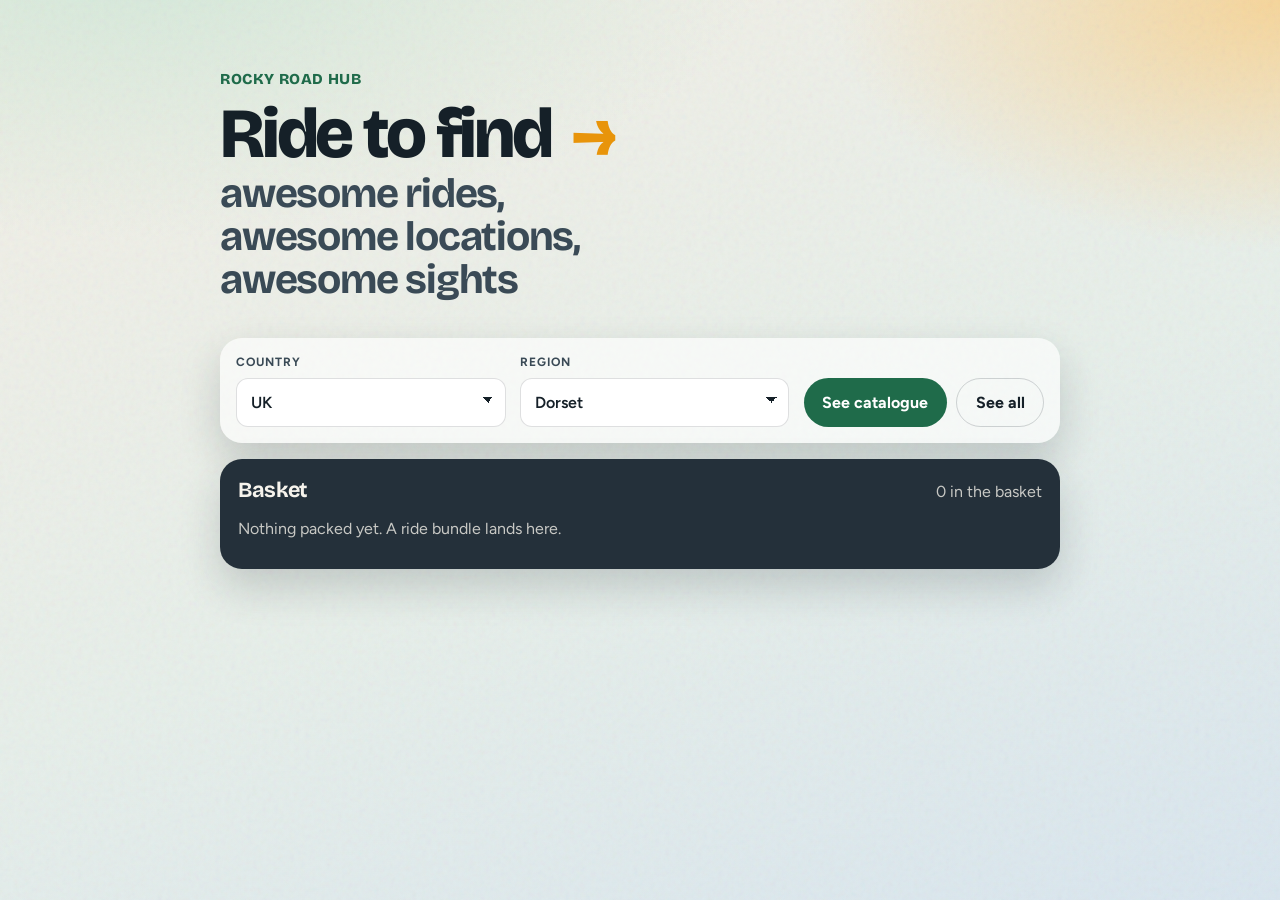
==== index.html @ 8dcab811 "Initial push" ====
<!DOCTYPE html>
<html lang="en">
  <head>
    <meta charset="utf-8" />
    <meta name="viewport" content="width=device-width, initial-scale=1" />
    <title>Rocky Road Hub</title>
    <link rel="preconnect" href="https://fonts.googleapis.com" />
    <link rel="preconnect" href="https://fonts.gstatic.com" crossorigin />
    <link
      href="https://fonts.googleapis.com/css2?family=Bricolage+Grotesque:opsz,wght@12..96,500;12..96,700;12..96,800&family=Figtree:wght@400;500;600;700&display=swap"
      rel="stylesheet"
    />
    <link rel="stylesheet" href="css/styles.css" />
    <link rel="stylesheet" href="css/front.css" />
  </head>
  <body class="page-front">
    <div class="grain" aria-hidden="true"></div>

    <main class="front">
      <p class="brand">Rocky Road Hub</p>
      <h1 class="tagline">
        Ride to find
        <span class="tagline-arrow" aria-hidden="true">→</span>
        <span class="tagline-rest">awesome rides, awesome locations, awesome sights</span>
      </h1>

      <form class="finder" id="finder">
        <label class="finder-field">
          <span class="picker-label">Country</span>
          <select id="country" name="country"></select>
        </label>
        <label class="finder-field">
          <span class="picker-label">Region</span>
          <select id="region" name="region"></select>
        </label>
        <div class="finder-actions">
          <button type="button" class="btn-primary" id="see-catalogue">See catalogue</button>
          <button type="button" class="btn-ghost" id="see-all">See all</button>
        </div>
      </form>

      <aside class="basket" id="basket" aria-labelledby="basket-heading">
        <header class="basket-head">
          <h2 id="basket-heading">Basket</h2>
          <p class="basket-count"><span id="basket-count">0</span> in the basket</p>
        </header>
        <p class="basket-empty" id="basket-empty">Nothing packed yet. A ride bundle lands here.</p>
        <ul class="basket-items" id="basket-items" hidden></ul>
        <p class="basket-note" id="basket-note" hidden>
          The hotel link is the real Booking.com page for The Mayfair. Affiliate tracking is not switched on yet.
        </p>
      </aside>

      <section class="catalogue" id="catalogue-results" hidden aria-live="polite">
        <header class="catalogue-head">
          <h2 id="catalogue-title">Catalogue</h2>
          <p id="catalogue-note"></p>
        </header>
        <ul class="ride-list" id="ride-list"></ul>
      </section>
    </main>

    <script src="js/front.js" type="module"></script>
  </body>
</html>
---- css/styles.css ----
:root {
  --ink: #152028;
  --ink-soft: #3a4a56;
  --paper: #f3efe6;
  --paper-2: #e7efea;
  --moss: #1f6b4a;
  --moss-bright: #2f9e6b;
  --amber: #e8940a;
  --amber-hot: #ffb020;
  --asphalt: #24303a;
  --ribbon: #e85d04;
  --sky: #7eb8d4;
  --dull: #8a9096;
  --hotel: #3d5a80;
  --food: #c1121f;
  --sight: #0077b6;
  --twisty: #e85d04;
  --start: #1f6b4a;
  --shadow: 0 18px 40px rgba(21, 32, 40, 0.18);
  --radius: 18px;
  --font-display: "Bricolage Grotesque", system-ui, sans-serif;
  --font-body: "Figtree", system-ui, sans-serif;
}

*,
*::before,
*::after {
  box-sizing: border-box;
}

html,
body {
  margin: 0;
  min-height: 100%;
}

body {
  font-family: var(--font-body);
  color: var(--ink);
  background:
    radial-gradient(1200px 600px at 10% -10%, #cfe8d8 0%, transparent 55%),
    radial-gradient(900px 500px at 100% 0%, #f6d59a 0%, transparent 50%),
    linear-gradient(160deg, var(--paper) 0%, var(--paper-2) 55%, #d9e6ef 100%);
  line-height: 1.45;
}

.grain {
  pointer-events: none;
  position: fixed;
  inset: 0;
  opacity: 0.07;
  background-image: url("data:image/svg+xml,%3Csvg viewBox='0 0 200 200' xmlns='http://www.w3.org/2000/svg'%3E%3Cfilter id='n'%3E%3CfeTurbulence type='fractalNoise' baseFrequency='0.85' numOctaves='3' stitchTiles='stitch'/%3E%3C/filter%3E%3Crect width='100%25' height='100%25' filter='url(%23n)'/%3E%3C/svg%3E");
  z-index: 0;
}

.top,
.tabs,
.stage,
.foot {
  position: relative;
  z-index: 1;
}

.top {
  display: grid;
  gap: 1.25rem;
  padding: 1.5rem clamp(1rem, 3vw, 2.5rem) 0.75rem;
  max-width: 1280px;
  margin: 0 auto;
}

@media (min-width: 900px) {
  .top {
    grid-template-columns: 1.3fr 1fr;
    align-items: end;
  }
}

.brand {
  margin: 0;
  font-family: var(--font-display);
  font-weight: 800;
  font-size: clamp(1.7rem, 4vw, 2.6rem);
  letter-spacing: -0.03em;
  line-height: 1;
  color: var(--moss);
}

.top h1 {
  margin: 0.25rem 0 0.4rem;
  font-family: var(--font-display);
  font-size: clamp(1.15rem, 2.4vw, 1.55rem);
  font-weight: 700;
  letter-spacing: -0.02em;
}

.lede {
  margin: 0;
  max-width: 36rem;
  color: var(--ink-soft);
  font-size: 0.98rem;
}

.route-controls {
  display: grid;
  gap: 1rem;
}

.route-picker {
  display: grid;
  gap: 0.45rem;
}

.picker-label {
  font-size: 0.75rem;
  font-weight: 700;
  letter-spacing: 0.08em;
  text-transform: uppercase;
  color: var(--ink-soft);
}

.add-journey {
  display: grid;
  gap: 0.45rem;
  align-content: start;
}

.add-journey-btn {
  display: inline-flex;
  align-items: center;
  justify-content: center;
  width: fit-content;
  padding: 0.55rem 1rem;
  border-radius: 999px;
  border: 2px solid var(--moss);
  background: rgba(31, 107, 74, 0.1);
  color: var(--moss);
  font: inherit;
  font-weight: 700;
  cursor: pointer;
  transition: background 0.15s ease, transform 0.15s ease;
}

.add-journey-btn:hover {
  background: rgba(31, 107, 74, 0.18);
  transform: translateY(-1px);
}

.add-journey-btn input[type="file"] {
  position: absolute;
  width: 1px;
  height: 1px;
  padding: 0;
  margin: -1px;
  overflow: hidden;
  clip: rect(0, 0, 0, 0);
  white-space: nowrap;
  border: 0;
}

.add-journey-status {
  margin: 0;
  min-height: 1.2em;
  font-size: 0.85rem;
  color: var(--ink-soft);
}

.add-journey-status.is-error {
  color: var(--food);
}

.route-buttons {
  display: flex;
  flex-wrap: wrap;
  gap: 0.5rem;
}

.route-btn {
  appearance: none;
  border: 2px solid transparent;
  background: rgba(255, 255, 255, 0.72);
  color: var(--ink);
  font: inherit;
  font-weight: 600;
  padding: 0.55rem 0.85rem;
  border-radius: 999px;
  cursor: pointer;
  transition: transform 0.15s ease, border-color 0.15s ease, background 0.15s ease;
}

.route-btn:hover {
  transform: translateY(-1px);
  border-color: rgba(31, 107, 74, 0.35);
}

.route-btn.is-active {
  background: var(--asphalt);
  color: #fff;
  border-color: var(--asphalt);
}

.route-btn small {
  display: block;
  font-weight: 500;
  opacity: 0.75;
  font-size: 0.72rem;
}

.tabs {
  display: flex;
  gap: 0.35rem;
  overflow-x: auto;
  padding: 0.75rem clamp(1rem, 3vw, 2.5rem) 0;
  max-width: 1280px;
  margin: 0 auto;
  scrollbar-width: thin;
}

.tab {
  appearance: none;
  border: 0;
  background: transparent;
  color: var(--ink-soft);
  font: inherit;
  font-weight: 700;
  padding: 0.7rem 1rem;
  border-radius: 14px 14px 0 0;
  cursor: pointer;
  white-space: nowrap;
  border-bottom: 3px solid transparent;
}

.tab:hover {
  color: var(--ink);
  background: rgba(255, 255, 255, 0.45);
}

.tab.is-active {
  color: var(--ink);
  background: rgba(255, 255, 255, 0.85);
  border-bottom-color: var(--amber);
}

.stage {
  max-width: 1280px;
  margin: 0 auto;
  padding: 0 clamp(1rem, 3vw, 2.5rem) 1.5rem;
}

.panel {
  display: none;
  grid-template-columns: 1fr;
  gap: 0.85rem;
  background: rgba(255, 255, 255, 0.78);
  border-radius: var(--radius);
  padding: 0.75rem;
  box-shadow: var(--shadow);
  min-height: min(72vh, 720px);
}

.panel.is-active {
  display: grid;
}

@media (min-width: 960px) {
  .panel.is-active {
    grid-template-columns: minmax(0, 1fr) 280px;
  }
}

.map-pane {
  height: min(58vh, 560px);
  border-radius: 14px;
  overflow: hidden;
  background: #cfd8de;
}

.map-pane--half {
  height: min(38vh, 360px);
}

.map-pane--fly {
  height: min(52vh, 520px);
}

.elev-stack,
.fly-stack,
.cartoon-wrap {
  display: grid;
  gap: 0.65rem;
  min-width: 0;
}

.elev-chart-wrap {
  background: linear-gradient(180deg, #24303a, #1a2229);
  border-radius: 14px;
  padding: 0.65rem 0.75rem 0.5rem;
  color: #e8eef2;
}

#elev-canvas {
  width: 100%;
  height: 150px;
  display: block;
  cursor: crosshair;
}

.elev-readout {
  margin: 0.35rem 0 0;
  font-size: 0.85rem;
  opacity: 0.85;
}

.panel--cartoon.is-active {
  grid-template-columns: 1fr;
}

@media (min-width: 960px) {
  .panel--cartoon.is-active {
    grid-template-columns: minmax(0, 1fr) minmax(300px, 340px);
  }
}

.cartoon-main {
  display: grid;
  gap: 0.65rem;
  min-width: 0;
  grid-template-rows: auto auto auto;
}

.cartoon-wrap {
  background:
    radial-gradient(circle at 20% 20%, #ffe8a3 0%, transparent 40%),
    radial-gradient(circle at 80% 10%, #9ad0ea 0%, transparent 35%),
    linear-gradient(160deg, #fff8e7, #e8f5ef);
  border-radius: 14px;
  overflow: hidden;
  min-height: 0;
}

.cartoon-svg {
  width: 100%;
  height: min(48vh, 460px);
  display: block;
}

.road-list-panel {
  background: rgba(255, 255, 255, 0.9);
  border-radius: 14px;
  padding: 0.75rem 0.85rem;
  border: 1px solid rgba(21, 32, 40, 0.08);
}

.road-list-title {
  margin: 0 0 0.2rem;
  font-family: var(--font-display);
  font-size: 1.05rem;
}

.road-list {
  list-style: none;
  margin: 0.55rem 0 0;
  padding: 0;
  display: grid;
  gap: 0.4rem;
}

@media (min-width: 700px) {
  .road-list {
    grid-template-columns: 1fr 1fr;
  }
}

.road-list-item {
  display: grid;
  grid-template-columns: 40px 1fr auto;
  gap: 0.55rem;
  align-items: center;
  width: 100%;
  text-align: left;
  border: 2px solid transparent;
  background: rgba(243, 239, 230, 0.85);
  border-radius: 12px;
  padding: 0.5rem 0.6rem;
  cursor: pointer;
  font: inherit;
  color: inherit;
  transition: border-color 0.15s ease, transform 0.15s ease, background 0.15s ease;
}

.road-list-item:hover {
  transform: translateY(-1px);
  border-color: rgba(232, 148, 10, 0.45);
}

.road-list-item.is-active {
  border-color: var(--amber);
  background: #fff;
  box-shadow: 0 4px 14px rgba(21, 32, 40, 0.1);
}

.road-list-icon {
  width: 40px;
  height: 40px;
  border-radius: 10px;
  display: grid;
  place-items: center;
  background: transparent;
  padding: 0;
  overflow: hidden;
}

.road-list-icon .rr-icon {
  display: block;
  width: 40px;
  height: 40px;
}

.icon-bubble--svg {
  background: transparent !important;
  box-shadow: none;
  padding: 0;
  width: 34px;
  height: 34px;
}

.icon-bubble--svg .rr-icon {
  display: block;
  width: 28px;
  height: 28px;
}

.rr-marker-inner--svg {
  background: #fff !important;
  padding: 2px;
}

.rr-marker-inner--svg .rr-icon {
  display: block;
  width: 28px;
  height: 28px;
}

.story-kicker--with-icon {
  display: flex;
  align-items: center;
  gap: 0.45rem;
}

.story-kicker--with-icon .rr-icon {
  flex-shrink: 0;
}

.road-list-item strong {
  display: block;
  font-size: 0.92rem;
}

.road-list-item .road-meta {
  display: block;
  font-size: 0.78rem;
  color: var(--ink-soft);
}

.road-list-km {
  font-weight: 800;
  font-variant-numeric: tabular-nums;
  font-size: 0.9rem;
  color: var(--asphalt);
  white-space: nowrap;
}

.road-swatch {
  display: inline-block;
  width: 0.55rem;
  height: 0.55rem;
  border-radius: 2px;
  margin-right: 0.25rem;
  vertical-align: middle;
  box-shadow: inset 0 0 0 1px rgba(0, 0, 0, 0.2);
}

.cartoon-hint {
  margin: 0;
  padding: 0.35rem 0.15rem 0;
  font-size: 0.82rem;
  color: var(--ink-soft);
}

.side--story {
  background: linear-gradient(180deg, #fffdf8 0%, #f3efe6 100%);
}

.story-empty h2,
.story-detail h2 {
  margin: 0 0 0.25rem;
  font-family: var(--font-display);
  font-size: 1.15rem;
}

.story-kicker {
  margin: 0 0 0.65rem;
  font-size: 0.78rem;
  font-weight: 700;
  letter-spacing: 0.06em;
  text-transform: uppercase;
  color: var(--moss);
}

.story-body {
  margin: 0 0 1rem;
  font-size: 0.95rem;
  color: var(--ink);
}

.story-section-title {
  margin: 0 0 0.4rem;
  font-size: 0.72rem;
  font-weight: 700;
  letter-spacing: 0.08em;
  text-transform: uppercase;
  color: var(--ink-soft);
}

.road-stats {
  list-style: none;
  margin: 0 0 1rem;
  padding: 0;
  display: grid;
  grid-template-columns: repeat(2, minmax(0, 1fr));
  gap: 0.4rem;
}

.road-stats li {
  background: rgba(255, 255, 255, 0.85);
  border: 1px solid rgba(21, 32, 40, 0.08);
  border-radius: 10px;
  padding: 0.4rem 0.55rem;
  font-size: 0.82rem;
  font-weight: 600;
  font-variant-numeric: tabular-nums;
  text-align: center;
}

.story-sub {
  margin: 0 0 0.5rem;
  font-size: 0.82rem;
  font-weight: 600;
  color: var(--ink-soft);
}

.road-stop-list {
  list-style: none;
  margin: 0 0 1rem;
  padding: 0;
  display: grid;
  gap: 0.4rem;
}

.road-stop-btn {
  width: 100%;
  display: grid;
  grid-template-columns: auto 1fr;
  gap: 0.5rem;
  align-items: center;
  padding: 0.5rem 0.6rem;
  border-radius: 12px;
  background: rgba(255, 255, 255, 0.85);
  border: 1px solid rgba(21, 32, 40, 0.08);
  font: inherit;
  text-align: left;
  cursor: pointer;
  transition: border-color 0.15s ease, transform 0.15s ease;
}

.road-stop-btn:hover {
  transform: translateY(-1px);
  border-color: rgba(232, 148, 10, 0.45);
}

.road-stop-btn strong {
  display: block;
  font-size: 0.9rem;
}

.road-stop-btn span span {
  display: block;
  font-size: 0.78rem;
  color: var(--ink-soft);
}

.road-stop-empty {
  font-size: 0.82rem;
  color: var(--ink-soft);
  padding: 0.4rem 0;
}

.road-chips {
  display: flex;
  flex-wrap: wrap;
  gap: 0.35rem;
  margin: 0 0 1rem;
  padding: 0;
  list-style: none;
}

.road-chip {
  display: inline-flex;
  align-items: center;
  gap: 0.3rem;
  padding: 0.35rem 0.6rem;
  border-radius: 999px;
  background: var(--asphalt);
  color: #fff;
  font-size: 0.8rem;
  font-weight: 700;
  font-variant-numeric: tabular-nums;
}

.road-chip::before {
  content: none;
}

.road-chip--icon {
  padding-left: 0.35rem;
}

.road-chip--icon .rr-icon {
  width: 22px;
  height: 22px;
  flex-shrink: 0;
}

.turn-list {
  list-style: none;
  margin: 0 0 1rem;
  padding: 0;
  display: grid;
  gap: 0.5rem;
}

.turn-item {
  display: grid;
  grid-template-columns: 40px 1fr;
  gap: 0.55rem;
  align-items: start;
  padding: 0.55rem 0.6rem;
  border-radius: 12px;
  background: rgba(255, 255, 255, 0.85);
  border: 1px solid rgba(21, 32, 40, 0.08);
}

.turn-dir {
  width: 40px;
  height: 40px;
  border-radius: 10px;
  display: grid;
  place-items: center;
  background: #ffe8a3;
  font-size: 1.15rem;
  font-weight: 800;
}

.turn-item strong {
  display: block;
  font-size: 0.9rem;
}

.turn-item span {
  display: block;
  font-size: 0.8rem;
  color: var(--ink-soft);
}

.story-back {
  appearance: none;
  border: 0;
  background: transparent;
  color: var(--moss);
  font: inherit;
  font-weight: 700;
  font-size: 0.85rem;
  padding: 0;
  margin: 0 0 0.75rem;
  cursor: pointer;
  text-decoration: underline;
  text-underline-offset: 3px;
}

.side {
  background: rgba(243, 239, 230, 0.9);
  border-radius: 14px;
  padding: 0.9rem 0.95rem;
  overflow: auto;
  max-height: min(72vh, 720px);
}

.side h2 {
  margin: 0 0 0.25rem;
  font-family: var(--font-display);
  font-size: 1.15rem;
}

.side-hint {
  margin: 0 0 0.75rem;
  font-size: 0.85rem;
  color: var(--ink-soft);
}

.ann-list {
  list-style: none;
  margin: 0;
  padding: 0;
  display: grid;
  gap: 0.45rem;
}

.ann-list--compact {
  margin-top: 0.85rem;
}

.ann-item {
  display: grid;
  grid-template-columns: auto 1fr;
  gap: 0.55rem;
  align-items: start;
  width: 100%;
  text-align: left;
  border: 1px solid transparent;
  background: rgba(255, 255, 255, 0.7);
  border-radius: 12px;
  padding: 0.55rem 0.6rem;
  cursor: pointer;
  font: inherit;
  color: inherit;
  transition: border-color 0.15s ease, transform 0.15s ease;
}

.ann-item:hover,
.ann-item.is-active {
  border-color: rgba(232, 148, 10, 0.55);
  transform: translateX(2px);
}

.ann-item strong {
  display: block;
  font-size: 0.92rem;
}

.ann-item span {
  display: block;
  font-size: 0.8rem;
  color: var(--ink-soft);
}

.icon-bubble {
  width: 34px;
  height: 34px;
  border-radius: 50%;
  display: grid;
  place-items: center;
  flex-shrink: 0;
  font-size: 1rem;
  box-shadow: 0 4px 0 rgba(0, 0, 0, 0.12);
}

.icon-bubble[data-type="twisty"] { background: #ffd6a5; }
.icon-bubble[data-type="sight"] { background: #a8dadc; }
.icon-bubble[data-type="hotel"] { background: #cddafd; }
.icon-bubble[data-type="food"] { background: #ffb4a2; }
.icon-bubble[data-type="dull"] { background: #dfe3e6; }
.icon-bubble[data-type="start"] { background: #b7e4c7; }

.fly-controls {
  display: grid;
  grid-template-columns: auto 1fr auto;
  gap: 0.65rem;
  align-items: center;
  padding: 0.35rem 0.15rem;
}

.btn-play {
  appearance: none;
  border: 0;
  background: var(--moss);
  color: #fff;
  font: inherit;
  font-weight: 700;
  padding: 0.55rem 1rem;
  border-radius: 999px;
  cursor: pointer;
  min-width: 4.5rem;
}

.btn-play.is-playing {
  background: var(--ribbon);
}

#fly-scrub {
  width: 100%;
  accent-color: var(--amber);
}

.fly-km {
  font-variant-numeric: tabular-nums;
  font-weight: 700;
  font-size: 0.9rem;
  min-width: 4.5rem;
  text-align: right;
}

.now-card {
  background: #fff;
  border-radius: 12px;
  padding: 0.75rem;
  border-left: 5px solid var(--amber);
  min-height: 5.5rem;
}

.now-card h3 {
  margin: 0 0 0.25rem;
  font-family: var(--font-display);
  font-size: 1.05rem;
}

.now-card p {
  margin: 0;
  font-size: 0.88rem;
  color: var(--ink-soft);
}

.now-empty {
  margin: 0;
  color: var(--ink-soft);
  font-size: 0.9rem;
}

.foot {
  max-width: 1280px;
  margin: 0 auto;
  padding: 0.25rem clamp(1rem, 3vw, 2.5rem) 2rem;
  color: var(--ink-soft);
  font-size: 0.82rem;
}

.foot em {
  font-style: normal;
  font-weight: 600;
  color: var(--ink);
}

/* Leaflet marker chips */
.rr-marker {
  background: transparent;
  border: 0;
}

.rr-marker-inner {
  width: 36px;
  height: 36px;
  border-radius: 50%;
  display: grid;
  place-items: center;
  font-size: 1.05rem;
  box-shadow: 0 3px 0 rgba(0, 0, 0, 0.2);
  border: 2px solid #fff;
  transform: translateY(-4px);
}

.rr-bike {
  width: 28px;
  height: 28px;
  border-radius: 50%;
  background: var(--amber-hot);
  border: 3px solid #fff;
  box-shadow: 0 0 0 3px rgba(232, 148, 10, 0.35), 0 6px 14px rgba(0, 0, 0, 0.25);
}

.leaflet-container {
  font: inherit;
}
---- css/front.css ----
.crumb {
  margin: 0.35rem 0 0;
  font-size: 0.85rem;
  font-weight: 600;
}

.crumb a {
  color: var(--moss);
  text-decoration: none;
}

.crumb a:hover {
  text-decoration: underline;
}

.page-front {
  min-height: 100vh;
}

.front {
  position: relative;
  z-index: 1;
  max-width: 920px;
  margin: 0 auto;
  padding: clamp(2.5rem, 8vh, 5.5rem) clamp(1.25rem, 4vw, 2.5rem) 3rem;
}

.page-front .brand {
  font-size: 0.95rem;
  letter-spacing: 0.04em;
  text-transform: uppercase;
}

.tagline {
  margin: 0.85rem 0 0;
  max-width: 18ch;
  font-family: var(--font-display);
  font-weight: 800;
  font-size: clamp(2.6rem, 7vw, 4.4rem);
  letter-spacing: -0.045em;
  line-height: 0.95;
}

.tagline-arrow {
  display: inline-block;
  margin: 0 0.15em;
  color: var(--amber);
}

.tagline-rest {
  display: block;
  max-width: 16ch;
  margin-top: 0.35rem;
  font-size: 0.58em;
  font-weight: 700;
  letter-spacing: -0.03em;
  line-height: 1.05;
  color: var(--ink-soft);
}

.finder {
  display: grid;
  gap: 0.9rem;
  margin-top: 2.25rem;
  padding: 1rem;
  border-radius: calc(var(--radius) + 4px);
  background: rgba(255, 255, 255, 0.62);
  box-shadow: var(--shadow);
}

@media (min-width: 720px) {
  .finder {
    grid-template-columns: 1fr 1fr auto;
    align-items: end;
  }
}

.finder-field {
  display: grid;
  gap: 0.4rem;
}

.finder select {
  width: 100%;
  appearance: none;
  padding: 0.75rem 2.2rem 0.75rem 0.9rem;
  border: 1.5px solid rgba(21, 32, 40, 0.14);
  border-radius: 12px;
  background:
    linear-gradient(45deg, transparent 50%, var(--ink) 50%) right 1rem top 1.15rem / 6px 6px no-repeat,
    linear-gradient(135deg, var(--ink) 50%, transparent 50%) right 0.7rem top 1.15rem / 6px 6px no-repeat,
    #fff;
  color: var(--ink);
  font: inherit;
  font-weight: 600;
}

.finder-actions {
  display: flex;
  flex-wrap: wrap;
  gap: 0.6rem;
}

.btn-primary,
.btn-ghost {
  border-radius: 999px;
  padding: 0.75rem 1.15rem;
  font: inherit;
  font-weight: 700;
  cursor: pointer;
}

.btn-primary {
  border: 0;
  background: var(--moss);
  color: #fff;
}

.btn-primary:hover {
  background: #18583c;
}

.btn-ghost {
  border: 1.5px solid rgba(21, 32, 40, 0.18);
  background: transparent;
  color: var(--ink);
}

.btn-ghost:hover {
  background: rgba(255, 255, 255, 0.7);
}

.catalogue {
  margin-top: 1.75rem;
}

.catalogue-head h2 {
  margin: 0;
  font-family: var(--font-display);
  font-size: 1.45rem;
  letter-spacing: -0.03em;
}

.catalogue-head p {
  margin: 0.25rem 0 0;
  color: var(--ink-soft);
}

.ride-list {
  display: grid;
  gap: 0.75rem;
  margin: 1rem 0 0;
  padding: 0;
  list-style: none;
}

.ride-card {
  display: grid;
  gap: 0.35rem;
  padding: 1rem 1.1rem 0.95rem;
  border-radius: var(--radius);
  background: rgba(255, 255, 255, 0.78);
  color: inherit;
  box-shadow: 0 10px 24px rgba(21, 32, 40, 0.08);
}

.ride-card-place {
  margin: 0;
  font-size: 0.75rem;
  font-weight: 700;
  letter-spacing: 0.08em;
  text-transform: uppercase;
  color: var(--moss);
}

.ride-card h3 {
  margin: 0;
  font-family: var(--font-display);
  font-size: 1.25rem;
  letter-spacing: -0.03em;
}

.ride-card-summary {
  margin: 0;
  color: var(--ink-soft);
}

.ride-card-action {
  margin-top: 0.35rem;
  font-weight: 700;
  color: var(--amber);
}

.catalogue-empty {
  margin: 0;
  padding: 1rem 1.1rem;
  border-radius: var(--radius);
  background: rgba(255, 255, 255, 0.55);
  color: var(--ink-soft);
}

.bundle-list {
  margin: 0.35rem 0 0;
  padding: 0;
  list-style: none;
  color: var(--ink);
  font-weight: 600;
}

.bundle-list li + li {
  margin-top: 0.2rem;
}

.ride-card-actions {
  display: flex;
  flex-wrap: wrap;
  align-items: center;
  gap: 0.85rem;
  margin-top: 0.45rem;
}

.ride-card-actions .btn-primary:disabled {
  background: #8aa898;
  cursor: default;
}

.basket {
  margin-top: 1rem;
  padding: 1rem 1.1rem;
  border-radius: calc(var(--radius) + 4px);
  background: var(--asphalt);
  color: #f6f3ec;
  box-shadow: var(--shadow);
}

.basket-head {
  display: flex;
  justify-content: space-between;
  align-items: baseline;
  gap: 1rem;
}

.basket-head h2 {
  margin: 0;
  font-family: var(--font-display);
  font-size: 1.35rem;
  letter-spacing: -0.03em;
}

.basket-count,
.basket-empty,
.basket-note,
.basket-detail {
  margin: 0;
  color: rgba(246, 243, 236, 0.78);
}

.basket-empty {
  margin-top: 0.65rem;
}

.basket-items {
  display: grid;
  gap: 0.75rem;
  margin: 0.85rem 0 0;
  padding: 0;
  list-style: none;
}

.basket-item {
  display: grid;
  gap: 0.15rem;
  padding-top: 0.75rem;
  border-top: 1px solid rgba(246, 243, 236, 0.16);
}

.basket-kind {
  margin: 0;
  font-size: 0.72rem;
  font-weight: 700;
  letter-spacing: 0.08em;
  text-transform: uppercase;
  color: var(--amber-hot);
}

.basket-item h3 {
  margin: 0;
  font-family: var(--font-display);
  font-size: 1.15rem;
}

.basket-item-actions {
  display: flex;
  flex-wrap: wrap;
  align-items: center;
  gap: 0.9rem;
  margin-top: 0.35rem;
}

.basket-item-actions a {
  color: #fff;
  font-weight: 700;
}

.btn-text {
  border: 0;
  padding: 0;
  background: none;
  color: rgba(246, 243, 236, 0.72);
  font: inherit;
  font-weight: 600;
  cursor: pointer;
}

.btn-text:hover {
  color: #fff;
}

.basket-note {
  margin-top: 0.85rem;
  font-size: 0.88rem;
}
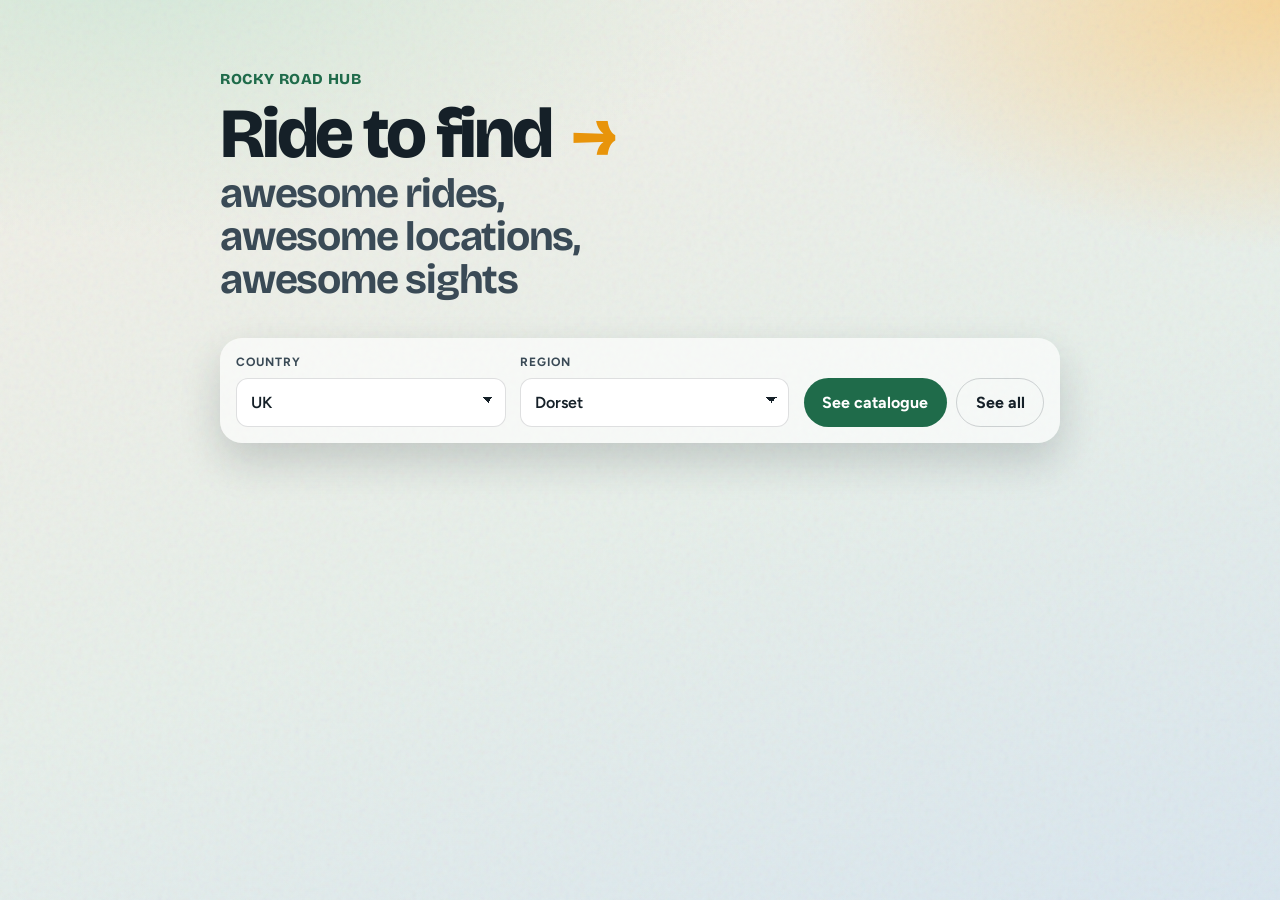
==== commit ea5218e3: "Remove catalogue basket and bundle button" ====
--- a/index.html
+++ b/index.html
@@ -39,18 +39,6 @@
         </div>
       </form>
 
-      <aside class="basket" id="basket" aria-labelledby="basket-heading">
-        <header class="basket-head">
-          <h2 id="basket-heading">Basket</h2>
-          <p class="basket-count"><span id="basket-count">0</span> in the basket</p>
-        </header>
-        <p class="basket-empty" id="basket-empty">Nothing packed yet. A ride bundle lands here.</p>
-        <ul class="basket-items" id="basket-items" hidden></ul>
-        <p class="basket-note" id="basket-note" hidden>
-          The hotel link is the real Booking.com page for The Mayfair. Affiliate tracking is not switched on yet.
-        </p>
-      </aside>
-
       <section class="catalogue" id="catalogue-results" hidden aria-live="polite">
         <header class="catalogue-head">
           <h2 id="catalogue-title">Catalogue</h2>
--- a/css/front.css
+++ b/css/front.css
@@ -219,104 +219,87 @@
   margin-top: 0.45rem;
 }
 
-.ride-card-actions .btn-primary:disabled {
-  background: #8aa898;
-  cursor: default;
-}
-
-.basket {
-  margin-top: 1rem;
-  padding: 1rem 1.1rem;
-  border-radius: calc(var(--radius) + 4px);
-  background: var(--asphalt);
-  color: #f6f3ec;
-  box-shadow: var(--shadow);
-}
-
-.basket-head {
-  display: flex;
-  justify-content: space-between;
-  align-items: baseline;
-  gap: 1rem;
-}
-
-.basket-head h2 {
-  margin: 0;
-  font-family: var(--font-display);
-  font-size: 1.35rem;
-  letter-spacing: -0.03em;
-}
-
-.basket-count,
-.basket-empty,
-.basket-note,
-.basket-detail {
-  margin: 0;
-  color: rgba(246, 243, 236, 0.78);
-}
-
-.basket-empty {
-  margin-top: 0.65rem;
-}
-
-.basket-items {
-  display: grid;
-  gap: 0.75rem;
-  margin: 0.85rem 0 0;
+.btn-buy-ride,
+.btn-buy-here {
+  display: inline-flex;
+  align-items: center;
+  justify-content: center;
+  border: 0;
+  border-radius: 999px;
+  background: var(--amber);
+  color: #152028;
+  font: inherit;
+  font-weight: 800;
+  letter-spacing: 0.01em;
+  text-decoration: none;
+  cursor: pointer;
+}
+
+.btn-buy-ride[hidden],
+#ride-buy-list[hidden] {
+  display: none;
+}
+
+.btn-buy-ride {
+  width: 100%;
+  margin: 0 0 0.85rem;
+  padding: 0.85rem 1rem;
+  font-size: 1.05rem;
+}
+
+.btn-buy-ride[aria-expanded="true"] {
+  background: var(--moss);
+  color: #fff;
+}
+
+.btn-buy-here {
+  width: fit-content;
+  min-width: 8.5rem;
+  margin-top: 0.35rem;
+  padding: 0.7rem 1.15rem;
+  font-size: 1rem;
+}
+
+.btn-buy-here:hover,
+.btn-buy-ride:hover {
+  filter: brightness(1.05);
+}
+
+.ride-buy-list {
+  display: grid;
+  gap: 0.65rem;
+  margin: 0 0 1rem;
   padding: 0;
   list-style: none;
 }
 
-.basket-item {
-  display: grid;
-  gap: 0.15rem;
-  padding-top: 0.75rem;
-  border-top: 1px solid rgba(246, 243, 236, 0.16);
-}
-
-.basket-kind {
-  margin: 0;
-  font-size: 0.72rem;
-  font-weight: 700;
-  letter-spacing: 0.08em;
-  text-transform: uppercase;
-  color: var(--amber-hot);
-}
-
-.basket-item h3 {
-  margin: 0;
+.ride-buy-list li {
+  display: grid;
+  gap: 0.2rem;
+  padding: 0.75rem 0.8rem;
+  border-radius: 14px;
+  background: rgba(255, 255, 255, 0.78);
+}
+
+.ride-buy-list strong {
   font-family: var(--font-display);
-  font-size: 1.15rem;
-}
-
-.basket-item-actions {
+  font-size: 1.05rem;
+}
+
+.ride-buy-list p {
+  margin: 0;
+  color: var(--ink-soft);
+  font-size: 0.9rem;
+}
+
+.story-buy-spot {
   display: flex;
   flex-wrap: wrap;
-  align-items: center;
-  gap: 0.9rem;
-  margin-top: 0.35rem;
-}
-
-.basket-item-actions a {
-  color: #fff;
-  font-weight: 700;
-}
-
-.btn-text {
-  border: 0;
-  padding: 0;
-  background: none;
-  color: rgba(246, 243, 236, 0.72);
-  font: inherit;
-  font-weight: 600;
-  cursor: pointer;
-}
-
-.btn-text:hover {
-  color: #fff;
-}
-
-.basket-note {
-  margin-top: 0.85rem;
-  font-size: 0.88rem;
-}
+  gap: 0.55rem;
+  margin-top: 1rem;
+}
+
+.story-buy-row {
+  display: grid;
+  gap: 0.25rem;
+}
